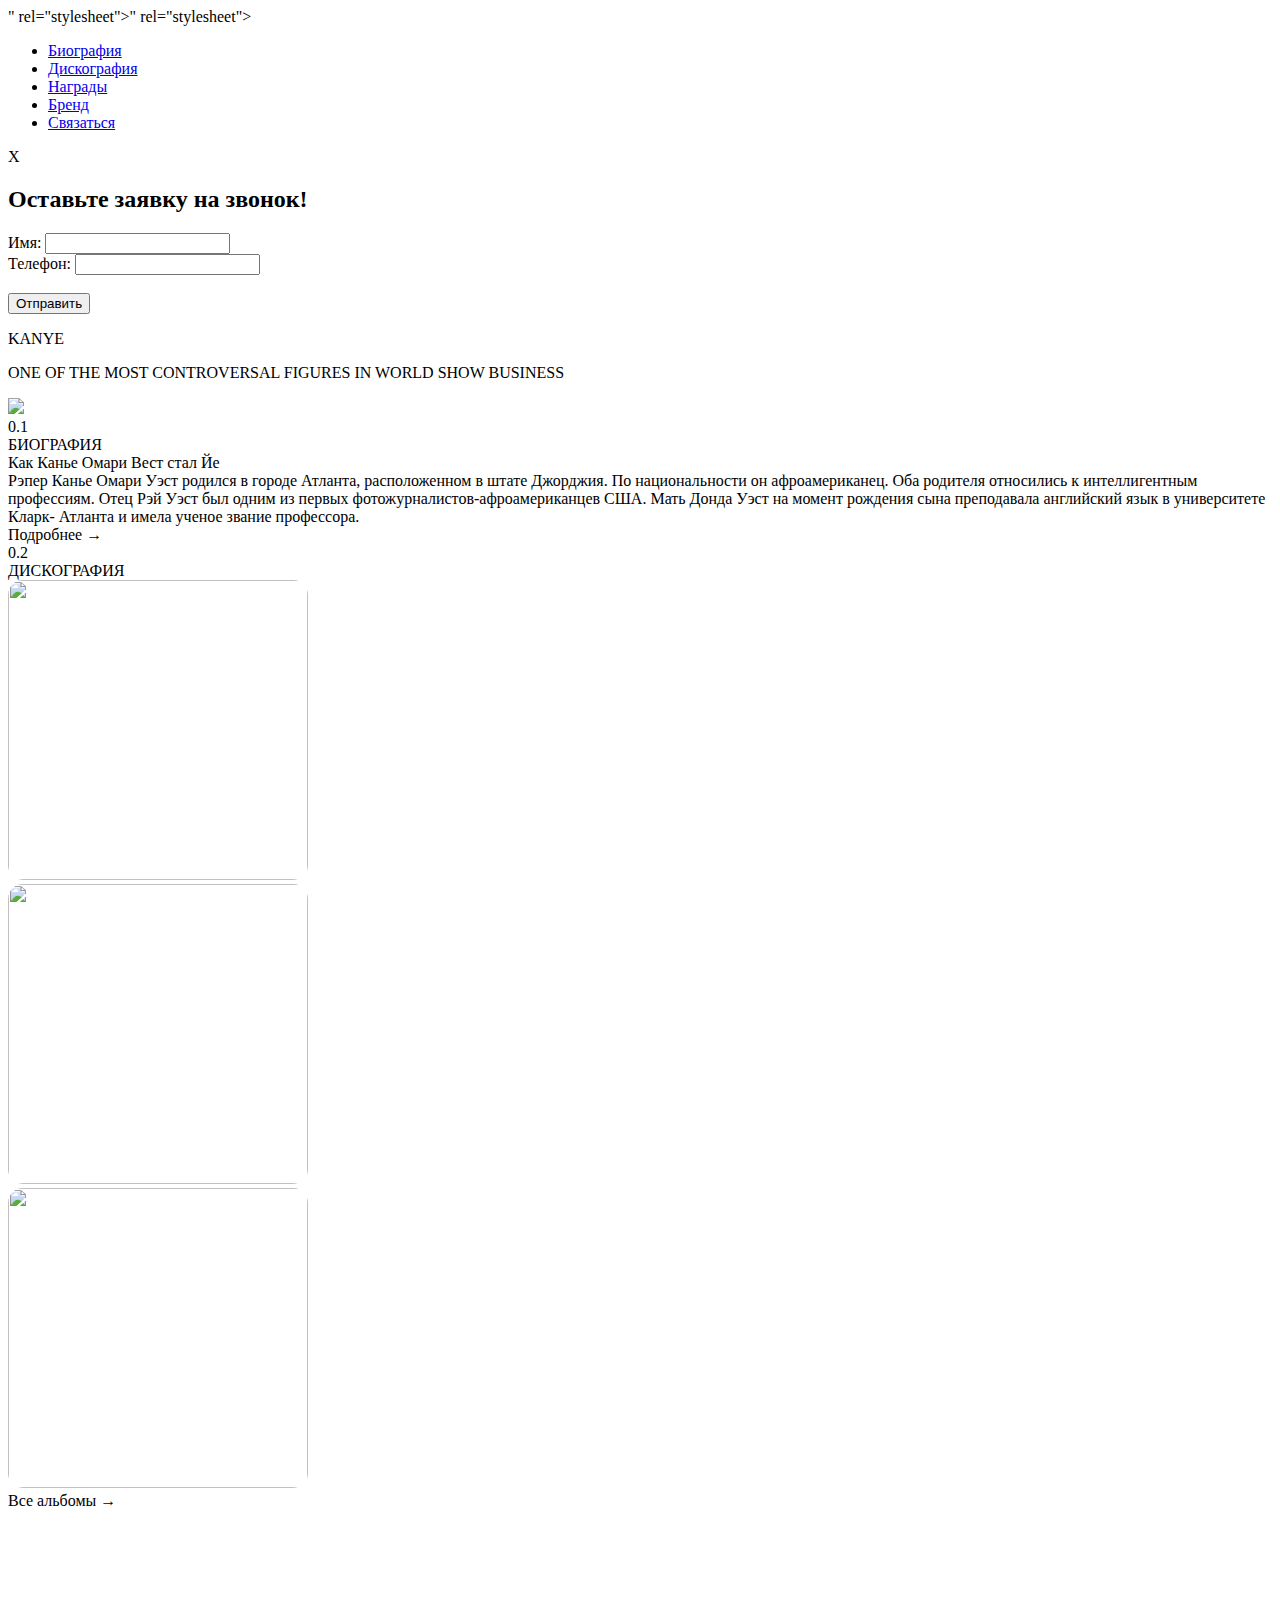
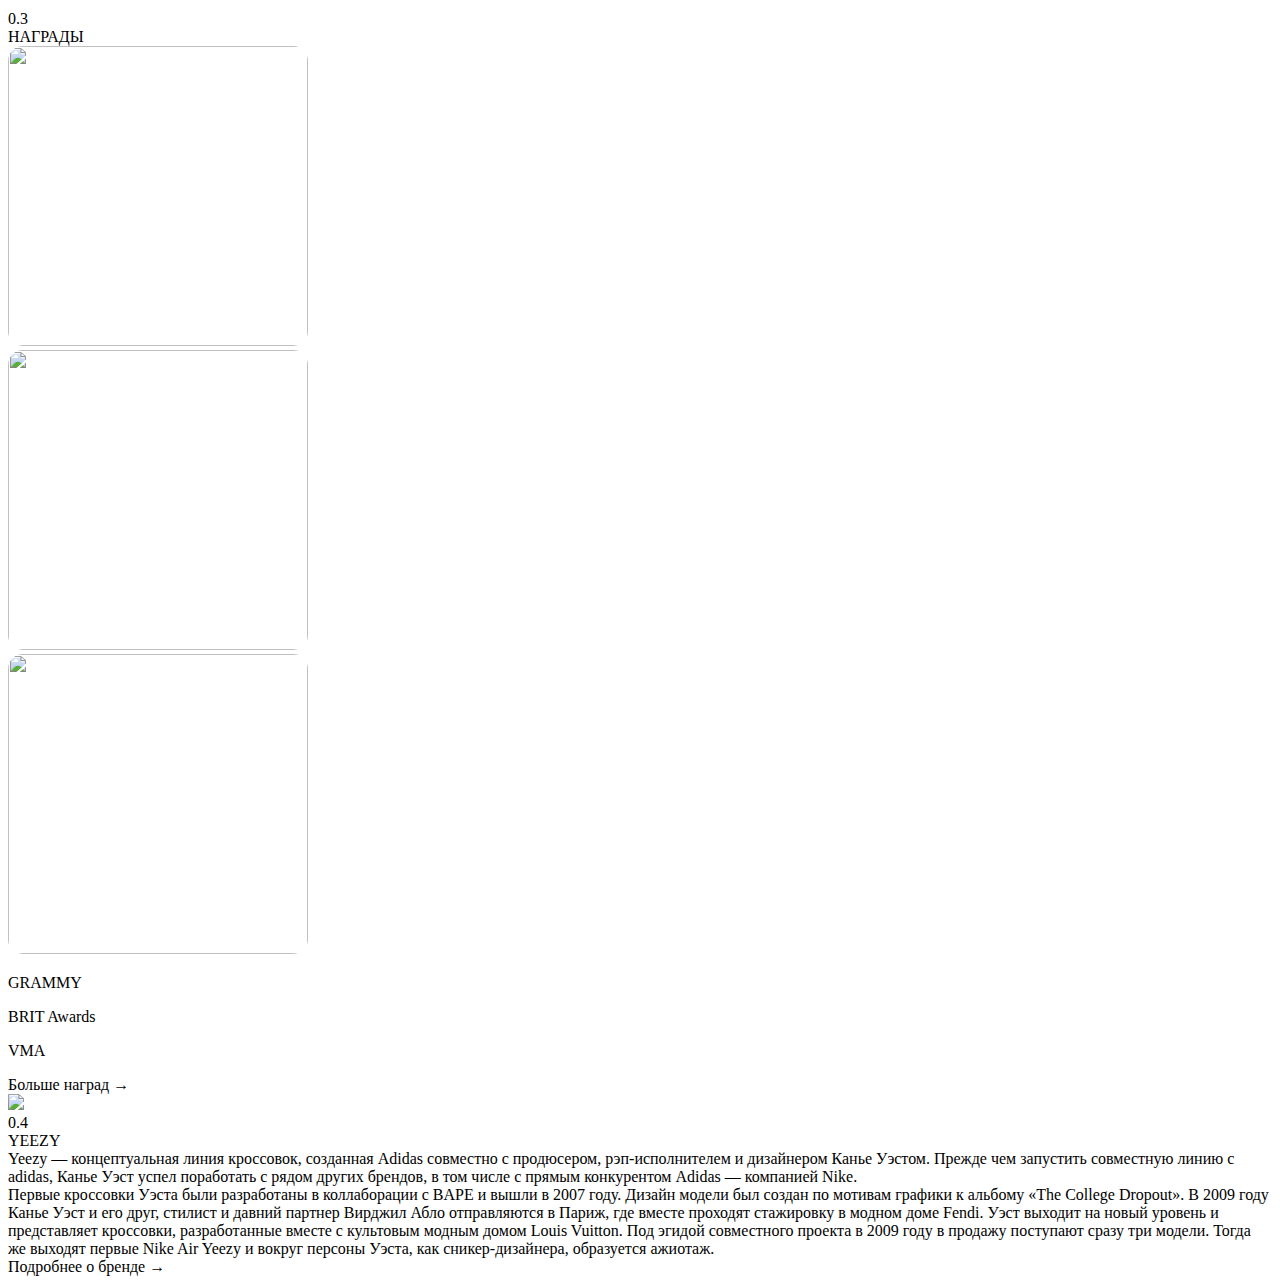
==== index.html @ b165cd62 "Add files via upload" ====
<!DOCTYPE html>
<html lang="en">
<head>
    <meta charset="UTF-8">
    <meta name="viewport" content="width=device-width, initial-scale=1.0">
    <link rel="preconnect" href="https://fonts.googleapis.com">
    <link rel="preconnect" href="https://fonts.gstatic.com" crossorigin>
    <link href="https://fonts.googleapis.com/css2?family=Dhurjati&display=swap" rel="stylesheet">" rel="stylesheet">" rel="stylesheet">
    <link rel="stylesheet" href="D:\Kanye\style.css">
    <title>Kanye West</title>
</head>
<body>
    <ul class="menu-main">
        <!-- <li><a href="D:\Kanye\index.html">Главная</a></li> -->
        <li><a href="D:\Kanye\index01.html">Биография</a></li>
        <li><a href="D:\Kanye\index02.html">Дискография</a></li>
        <li><a href="D:\Kanye\index03.html">Награды</a></li>
        <li><a href="D:\Kanye\index04.html">Бренд</a></li>
        <li><a href="#" onclick="openForm()">Связаться</a></li>
      </ul>

      
      <div class="overlay" id="overlay">
        <div class="form-container">
          <span class="close-btn" onclick="closeForm()">X</span>
          <h2>Оставьте заявку на звонок!</h2>
          <form id="myForm">
            <label for="name">Имя:</label>
            <input type="text" id="name" name="name" required>
            <br>
            <label for="phone">Телефон:</label>
            <input type="tel" id="phone" name="phone" required>
            <br>
            <br>
            <button type="button" onclick="submitForm()">Отправить</button>
          </form>
        </div>
      </div>

      <script>
        function openForm() {
          document.getElementById("overlay").style.display = "flex";
        }
      
        function closeForm() {
          document.getElementById("overlay").style.display = "none";
        }
      
        function submitForm() {
          alert("Форма отправлена!");
          closeForm();
        }
      </script>

    <div class="wrapper">
        <div class="text-container">
            <p class="text">KANYE</p>
        </div>
    </div>
    <div class="under-text">
        <div class="under">
            <p class="u-text">ONE OF THE MOST CONTROVERSAL FIGURES IN WORLD SHOW BUSINESS</p>
        </div>
    </div>
    <div class="form">
            <div class="form-img">
                <img class="kanye-img" src="D:\Kanye\images\image8.png" width="350px">
            </div>
            <div class="number">0.1</div>
            <div class="text-bio">
                <div class="form-tittle"> БИОГРАФИЯ</div>
                <div class="form-description">Как Канье Омари Вест стал Йе</div>
                <div class="bio-text">Рэпер Канье Омари Уэст родился в городе Атланта, расположенном в штате Джорджия. По национальности он афроамериканец. Оба родителя относились к интеллигентным профессиям. Отец Рэй Уэст был одним из первых фотожурналистов-афроамериканцев США. Мать Донда Уэст на момент рождения сына преподавала английский язык в университете Кларк- Атланта и имела ученое звание профессора.</div>
                <div class="more-button">
                    <div href="D:\Kanye\index01.html" class="button-text">Подробнее →</div>
                </div>
        </div>
    </div>


<div class="disco">
    <div class="number">0.2</div>
    <div class="disco-tittle">
        ДИСКОГРАФИЯ
    </div>
</div>
<div class="disco-grid">
    <div class="grid-item">
        <img src="https://i.pinimg.com/originals/12/bf/d2/12bfd25f777b7b8b86852cd784fa87c9.png" alt="" height="300px"; width="300px" style="border-radius: 15px;">
    </div>
    <div class="grid-item">
        <img src="https://upload.wikimedia.org/wikipedia/ru/8/83/Yeezus_Kanye_West.jpg" alt="" height="300px"; width="300px" style="border-radius: 15px;">
    </div>
    <div class="grid-item">
        <img src="https://upload.wikimedia.org/wikipedia/ru/f/f4/The_Life_of_Pablo_%28Tidal_Front_Cover%29.png" alt="" height="300px"; width="300px" style="border-radius: 15px;">
    </div>
</div>

<div class="mid-button">
    <div class="more-button2">
        <div href="D:\Kanye\index02.html" class="button-text">Все альбомы →</div>
    </div>
</div>
    
<div class="awards">
    <div class="number03" style="padding-top: 100px;">0.3</div>
    <div class="awards-tittle">НАГРАДЫ</div>
</div>
<div class="disco-grid">
    <div class="grid-item">
        <img src="https://imageio.forbes.com/specials-images/imageserve/61b755bf6b59fe1609e84010/48th-Annual-Grammy-Awards---Press-Room/960x0.jpg?format=jpg&width=960" alt="" height="300px"; width="300px" style="border-radius: 15px;">
    </div>
    <div class="grid-item">
        <img src="https://advancelocal-adapter-image-uploads.s3.amazonaws.com/image.cleveland.com/home/cleve-media/width2048/img/ent_impact_home/photo/kanye-west-a1e1e2fc920cdbf2.jpg" alt="" height="300px"; width="300px" style="border-radius: 15px;">
    </div>
    <div class="grid-item">
        <img src="https://www.billboard.com/wp-content/uploads/media/kanye-west-speech-mtv-vma-2015-show-billboard-650-a.jpg?w=650" alt="" height="300px"; width="300px" style="border-radius: 15px;">
    </div> 
</div>
<div class="awards-under-text">
    <div class="awards-u1">
        <p>GRAMMY</p>
    </div>
    <div class="awards-u2">
        <p>BRIT Awards</p>
    </div>
    <div class="awards-u3">
        <p>VMA</p>
    </div>
</div>

<div class="mid-button-awards">
    <div class="more-button3 style="display: inline-block;">
    <div href="D:\text\text\index03.html" class="button-text" style="display: inline-block;">Больше наград →</div>
</div>
</div>


<div class="form-ye"> <!--переделать класс 1-->
        <div class="form-img-ye"> <!--переделать класс 1-->
            <img class="ye-img" src="D:\Kanye\images\yeezy1.png" width="520px">
        </div>
        <div class="number">0.4</div>
        <div class="text-ye">
            <div class="form-tittle"> YEEZY</div>
            <div class="form-description-ye">Yeezy — концептуальная линия кроссовок, созданная Adidas совместно с продюсером, рэп-исполнителем и дизайнером Канье Уэстом. Прежде чем запустить совместную линию с adidas, Канье Уэст успел поработать с рядом других брендов, в том числе с прямым конкурентом Adidas — компанией Nike.</div> <!-- переделать класс 1-->
    </div>
</div>

<div class="form-ye2">
    <div class="text-yeezy">
        <div class="bio-text-yeezy">Первые кроссовки Уэста были разработаны в коллаборации с BAPE и вышли в 2007 году.  Дизайн модели был создан по мотивам графики к альбому «The College Dropout». В 2009 году Канье Уэст и его друг, стилист и давний партнер Вирджил Абло отправляются в Париж, где вместе проходят стажировку в модном доме Fendi. Уэст выходит на новый уровень и представляет кроссовки, разработанные вместе с культовым модным домом Louis Vuitton. Под эгидой совместного проекта в 2009 году в продажу поступают сразу три модели. Тогда же выходят первые Nike Air Yeezy и вокруг персоны Уэста, как сникер-дизайнера, образуется ажиотаж.</div> 
    </div>
    <!-- <div class="form-img-ye2"> переделать класс 1
        <img class="ye-img2" src="D:\Kanye\images\yeezy2.png" height="500px" width="480px">
    </div> -->
</div>

<div class="mid-button-yeezy">
    <div class="more-button4 style="display: inline-block;">
    <div href="D:\Kanye\index04.html" class="button-text" style="display: inline-block;">Подробнее о бренде →</div>
</div>
</body>
</html>
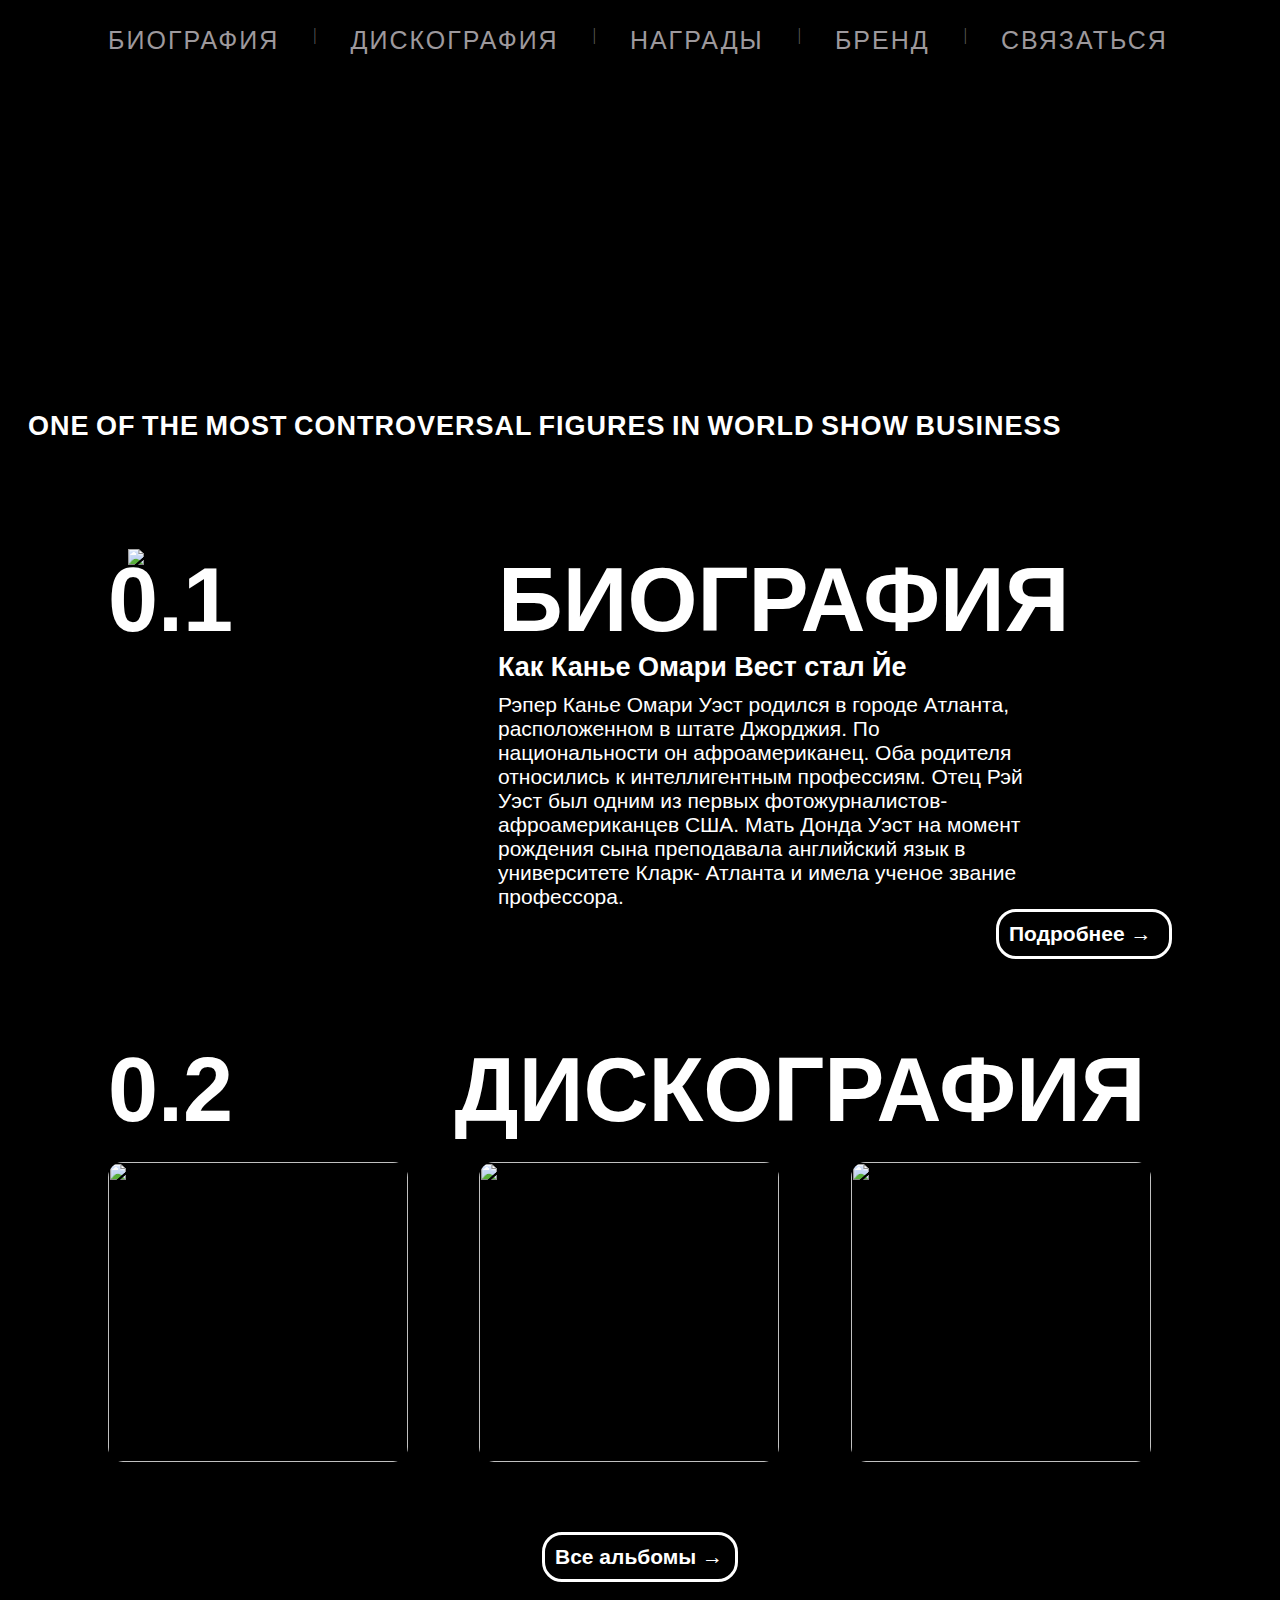
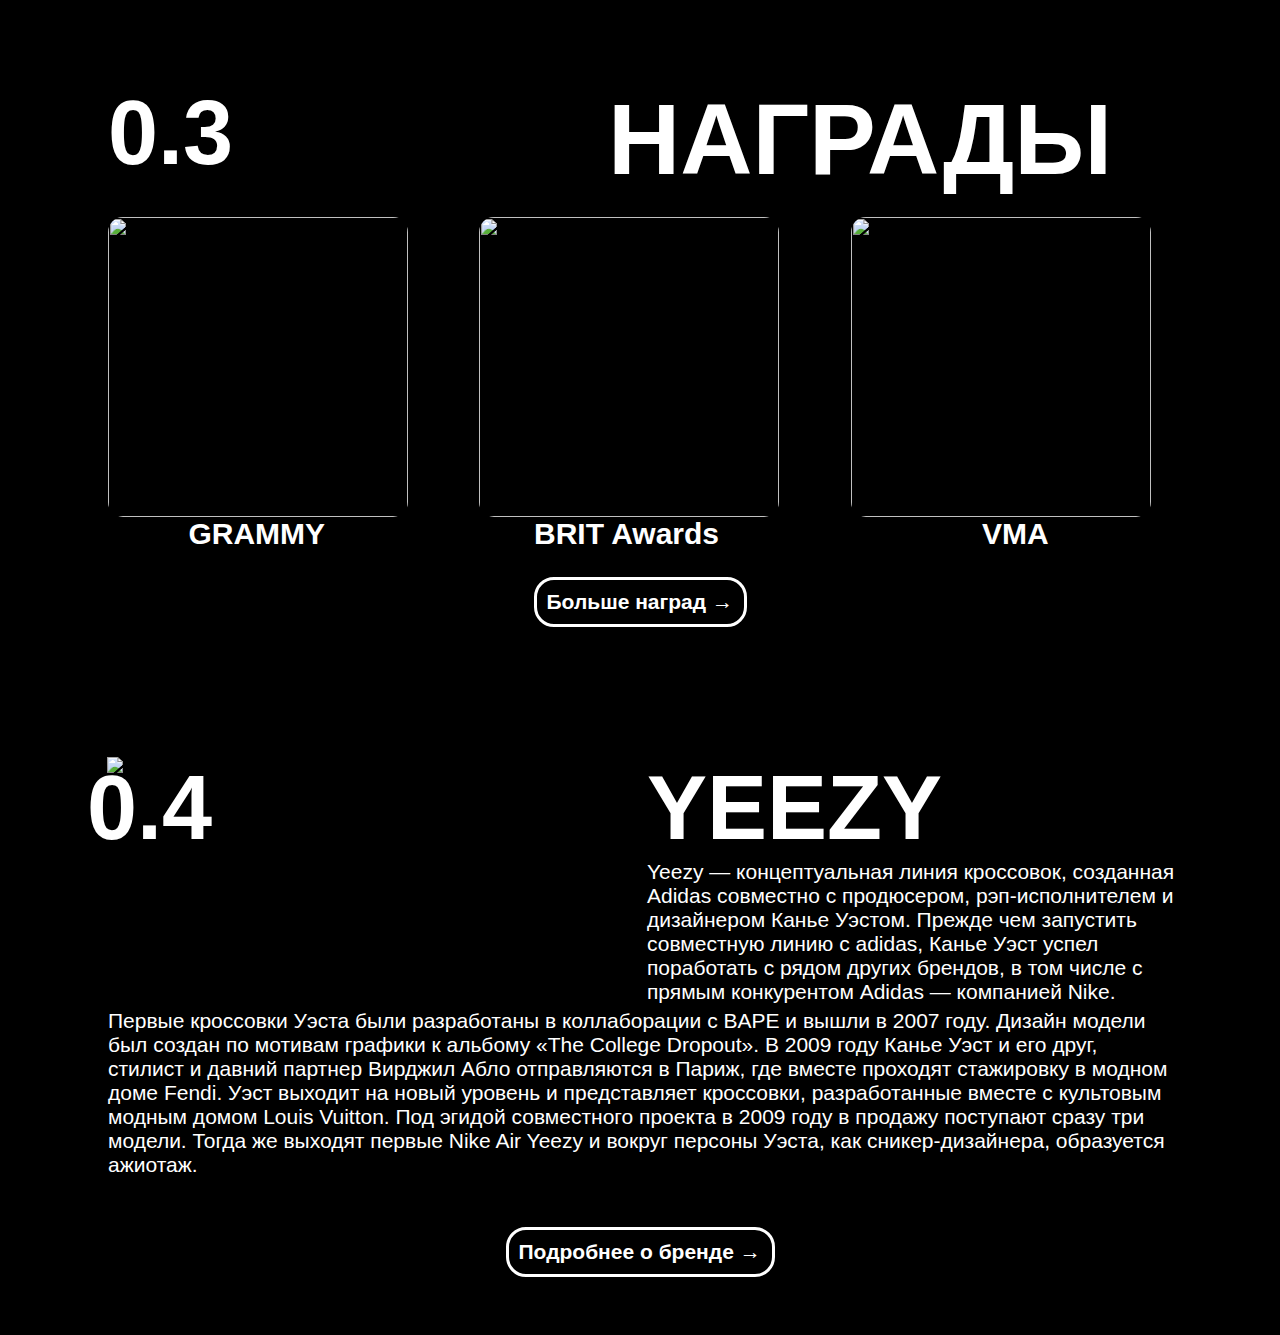
==== commit 73e68c29: "index.html" ====
--- a/index.html
+++ b/index.html
@@ -5,17 +5,17 @@
     <meta name="viewport" content="width=device-width, initial-scale=1.0">
     <link rel="preconnect" href="https://fonts.googleapis.com">
     <link rel="preconnect" href="https://fonts.gstatic.com" crossorigin>
-    <link href="https://fonts.googleapis.com/css2?family=Dhurjati&display=swap" rel="stylesheet">" rel="stylesheet">" rel="stylesheet">
-    <link rel="stylesheet" href="D:\Kanye\style.css">
+    <link href="https://fonts.googleapis.com/css2?family=Dhurjati&display=swap" rel="stylesheet">
+    <link rel="stylesheet" href="style.css">
     <title>Kanye West</title>
 </head>
 <body>
     <ul class="menu-main">
         <!-- <li><a href="D:\Kanye\index.html">Главная</a></li> -->
-        <li><a href="D:\Kanye\index01.html">Биография</a></li>
-        <li><a href="D:\Kanye\index02.html">Дискография</a></li>
-        <li><a href="D:\Kanye\index03.html">Награды</a></li>
-        <li><a href="D:\Kanye\index04.html">Бренд</a></li>
+        <li><a href="index01.html">Биография</a></li>
+        <li><a href="index02.html">Дискография</a></li>
+        <li><a href="index03.html">Награды</a></li>
+        <li><a href="index04.html">Бренд</a></li>
         <li><a href="#" onclick="openForm()">Связаться</a></li>
       </ul>
 
@@ -64,7 +64,7 @@
     </div>
     <div class="form">
             <div class="form-img">
-                <img class="kanye-img" src="D:\Kanye\images\image8.png" width="350px">
+                <img class="kanye-img" src="images\image8.png" width="350px">
             </div>
             <div class="number">0.1</div>
             <div class="text-bio">
@@ -72,7 +72,7 @@
                 <div class="form-description">Как Канье Омари Вест стал Йе</div>
                 <div class="bio-text">Рэпер Канье Омари Уэст родился в городе Атланта, расположенном в штате Джорджия. По национальности он афроамериканец. Оба родителя относились к интеллигентным профессиям. Отец Рэй Уэст был одним из первых фотожурналистов-афроамериканцев США. Мать Донда Уэст на момент рождения сына преподавала английский язык в университете Кларк- Атланта и имела ученое звание профессора.</div>
                 <div class="more-button">
-                    <div href="D:\Kanye\index01.html" class="button-text">Подробнее →</div>
+                    <div href="index01.html" class="button-text">Подробнее →</div>
                 </div>
         </div>
     </div>
@@ -98,7 +98,7 @@
 
 <div class="mid-button">
     <div class="more-button2">
-        <div href="D:\Kanye\index02.html" class="button-text">Все альбомы →</div>
+        <div href="index02.html" class="button-text">Все альбомы →</div>
     </div>
 </div>
     
@@ -131,14 +131,14 @@
 
 <div class="mid-button-awards">
     <div class="more-button3 style="display: inline-block;">
-    <div href="D:\text\text\index03.html" class="button-text" style="display: inline-block;">Больше наград →</div>
+    <div href="index03.html" class="button-text" style="display: inline-block;">Больше наград →</div>
 </div>
 </div>
 
 
 <div class="form-ye"> <!--переделать класс 1-->
         <div class="form-img-ye"> <!--переделать класс 1-->
-            <img class="ye-img" src="D:\Kanye\images\yeezy1.png" width="520px">
+            <img class="ye-img" src="\images\yeezy1.png" width="520px">
         </div>
         <div class="number">0.4</div>
         <div class="text-ye">
@@ -158,7 +158,7 @@
 
 <div class="mid-button-yeezy">
     <div class="more-button4 style="display: inline-block;">
-    <div href="D:\Kanye\index04.html" class="button-text" style="display: inline-block;">Подробнее о бренде →</div>
+    <div href="index04.html" class="button-text" style="display: inline-block;">Подробнее о бренде →</div>
 </div>
 </body>
-</html>+</html>
--- a/style.css
+++ b/style.css
@@ -0,0 +1,598 @@
+body{
+    background-color: black;
+}
+
+.wrapper{
+  display: flex;
+  margin: 0 auto;
+  width: 1200px;
+  height: 350px;
+}
+
+.overlay {
+  font-family: 'Ubuntu Condensed', sans-serif;
+  display: none;
+  position: fixed;
+  top: 0;
+  left: 0;
+  width: 100%;
+  height: 100%;
+  background: rgba(0, 0, 0, 0.5);
+  align-items: center;
+  justify-content: center;
+  z-index: 9999;
+}
+
+.form-container {
+  background: #fff;
+  padding: 20px;
+  border-radius: 5px;
+  text-align: center;
+}
+.close-btn {
+  position: absolute;
+  /* top: 43%; */
+  right: 37%;
+  cursor: pointer;
+}
+
+.text-container{
+    margin: -310px auto auto auto;
+    position: relative;
+    overflow: hidden;
+  /* padding-right: 100px; */
+}
+
+.text{
+    font-family: 'Helvetica', sans-serif;
+    /* font-stretch: %; */
+    letter-spacing: 10px;
+    color: white; 
+    font-size: 320px;
+    font-weight: bolder;
+    color: transparent; 
+    background-image: url('https://i.artfile.ru/3840x2400_1473509_[www.ArtFile.ru].jpg');
+    background-clip: text; 
+    background-size: 1350px;
+    background-position-x:center;
+    background-position-y:  center;
+    background-repeat: no-repeat;
+    -webkit-background-clip: text; 
+
+    /* transform: scaleY(10%); */
+    /* padding-left: 100px; */
+    
+}
+
+.menu-main {
+    position: sticky;
+    list-style: none;
+    padding: 10px 5px;
+    text-align: center;
+    background: rgb(0, 0, 0);
+    margin-bottom: -4%;
+    z-index: 3;
+}
+
+.menu-main li {display: inline-block;}
+.menu-main li:after {
+  content: "|";
+  color: #606060;
+  display: inline-block;
+  vertical-align:top;
+}
+
+.menu-main li:last-child:after {content: none;}
+.menu-main a {
+  text-decoration: none;
+  font-family: 'Ubuntu Condensed', sans-serif;
+  letter-spacing: 2px;
+  position: relative;
+  padding-bottom: 20px;
+  margin: 0 34px 0 30px;
+  font-size: 25px;
+  text-transform: uppercase;
+  display: inline-block;
+  transition: color .2s;
+}
+
+.menu-main a, .menu-main a:visited {color: #9d999d;}
+.menu-main a.current, .menu-main a:hover{color: #ffffff;}
+.menu-main a:before,
+.menu-main a:after {
+  content: "";
+  position: absolute;
+  height: 4px;
+  top: auto;
+  right: 50%;
+  bottom: 18px;
+  left: 50%;
+  /* background: #ffffff; */
+  background: black;
+  transition: .8s;
+}
+
+.menu-main a:hover:before, .menu-main .current:before {left: 0;}
+.menu-main a:hover:after, .menu-main .current:after {right: 0;}   
+@media (max-width: 550px) {
+.menu-main {padding-top: 0;}
+.menu-main li {display: block;}
+.menu-main li:after {content: none;}
+.menu-main a {
+  padding: 25px 0 20px; 
+  margin: 0 30px;
+}
+}
+
+.under-text{
+  font-family: 'Verdana', sans-serif;
+  /* letter-spacing: 10px; */
+  color: white; 
+  font-size: 27px;
+  font-weight: bolder;
+  margin: 0;
+  position: flex;
+  width: 1180px;
+  display: inline-block;
+  padding-left: 20px;
+  position: center;
+  letter-spacing: 1px;
+  word-spacing: -2px;
+  /* background-position-y: center; */
+}
+
+
+.form{    /* взят */
+  color: white;
+  display: flex;
+  padding: 80px 0 0 0;
+  margin: 0 100px;
+  font-family: 'Ubuntu Condensed', sans-serif;
+}
+img{
+  display: flex;
+}
+
+.form-img{   /* взят */
+  padding: 0px 20px 40px 20px;
+  width: 50%;
+}
+
+.number{
+  color: white;
+    font-size: 90px;
+    position: absolute;
+    font-weight: bold;
+    font-family: 'Ubuntu Condensed', sans-serif;
+}
+.form-tittle{
+  position: relative;
+  color:white;
+  font-size: 90px;
+  font-weight: bold;
+}
+
+.form-description{  /*взят*/
+color: white;
+padding: 0 0 10px;
+font-weight: bold;
+font-size: 27px;
+}
+
+.bio-text{ /*взят*/
+width: 80%;
+color: white;
+font-weight: lighter;
+font-size: 21px;
+}
+
+.more-button{
+  cursor: pointer;
+  font-weight: bold;
+  padding: 10px;
+  margin-left: auto;
+  font-size: 21px;
+  width: 150px;
+  align-content: center;
+  border-radius: 20px;
+  border: solid #ffffff;
+  transition: 0.3s;
+}
+
+.more-button:hover{
+  background-color: #232323;
+}
+
+.disco{
+  color: white;
+  display: flex;
+  padding: 80px 0 0 0;
+  margin: 0 100px;
+  font-family: 'Ubuntu Condensed', sans-serif;
+}
+
+.disco-tittle{
+  font-weight: bolder;
+  font-size: 90px;
+  margin: 0 auto;
+  padding: 0 0 0 320px;
+}
+
+.disco-grid{
+  margin: -20px 100px;
+  color: white;
+  display: grid;
+  grid-template-columns: repeat(3,1fr);
+  gap: 50px;
+  position: relative;
+  /* padding-bottom: -50px; */
+}
+
+.grid-item{
+  margin: 40px 0;
+}
+
+.mid-button{
+  display: flex;
+  padding-top: 50px;
+}
+
+.mid-button-awards{
+  display: flex;
+  padding-top: 40px;
+  padding-bottom: 50px;
+}
+
+.more-button2{
+  cursor: pointer;
+  font-weight: bold;
+  padding: 10px;
+  margin-left: auto;
+  font-size: 21px;
+  width: 170px;
+  align-content: center;
+  border-radius: 20px;
+  border: solid #ffffff;
+  transition: 0.3s;
+  margin: 0 auto;
+  color: white;
+  font-family: 'Ubuntu Condensed', sans-serif;
+  display: inline-block;
+}
+
+.more-button2:hover{
+  background-color: #232323;
+}
+
+
+.awards{
+  background-image: url(D:\Kanye\images\taylor.jpg);
+  margin: 0 100px;
+   color: white;
+  display: grid;
+  grid-template-columns: repeat(3,1fr);
+  gap: 50px;
+
+}
+
+.awards-tittle{
+  color: white;
+  display: flex;
+  padding: 100px 0 0 400px;
+  margin: 0 100px;
+  font-family: 'Ubuntu Condensed', sans-serif;
+  font-size: 100px;
+  font-weight: bold;
+}
+
+.number03{
+  color: white;
+  font-size: 90px;
+  position: absolute;
+  font-weight: bold;
+  font-family:'Ubuntu Condensed', sans-serif;
+}
+
+.awards-under-text{
+  z-index: 3;
+}
+
+.awards-u1{
+  color: white;
+  font-size: 30px;
+  position: absolute;
+  font-weight: bold;
+  font-family:'Ubuntu Condensed', sans-serif;
+  padding: 0 0 0 18%;
+  margin-left: auto;
+  margin: -50px;
+}
+
+.awards-u2{
+  color: white;
+  font-size: 30px;
+  position: absolute;
+  font-weight: bold;
+  font-family:'Ubuntu Condensed', sans-serif;
+  margin-left: auto;
+  padding-left: 45%;
+  /* text-align: center; */
+  margin: -50px;
+}
+
+.awards-u3{
+  color: white;
+  font-size: 30px;
+  position: absolute;
+  font-weight: bold;
+  font-family:'Ubuntu Condensed', sans-serif;
+  padding: 0 0 0 80%;
+  margin-left: auto;
+  margin: -50px;
+}
+
+.more-button3{
+  cursor: pointer;
+  font-weight: bold;
+  padding: 10px;
+  margin-left: auto;
+  font-size: 21px;
+  width: 187px;
+  align-content: center;
+  border-radius: 20px;
+  border: solid #ffffff;
+  transition: 0.3s;
+  margin: 0 auto;
+  color: white;
+  font-family: 'Ubuntu Condensed', sans-serif;
+  display: inline-block;
+}
+
+.more-button3:hover{
+  background-color: #232323;
+}
+
+.form-ye{
+  color: white;
+  display: flex;
+  padding: 80px 0 0 0;
+  margin: 0 79px;
+  font-family: 'Ubuntu Condensed', sans-serif;
+  font-size: 21px;
+}
+
+.form-img-ye{
+  padding: 0px 20px 0 20px;
+  width: 50%;
+}
+
+.form-descriptiony-ye{
+  color: white;
+  padding: 0 0 10px;
+  /* font-weight: bold; */
+  font-size: 27px;
+}
+
+.bio-text-ye{
+  width: 40%;
+  color: white;
+  font-weight: lighter;
+  font-size: 21px;
+}
+
+.form-ye2{
+  color: white;
+  display: flex;
+  padding: 5px 0 0 0;
+  margin: 0 100px;
+  font-family: 'Ubuntu Condensed', sans-serif;
+  font-size: 21px;
+}
+
+.ye-img2{
+  align-content: left;
+}
+
+.bio-text-yezey{
+  width: 50%;
+  color: white;
+  font-weight: lighter;
+  font-size: 21px;
+}
+
+.mid-button-yeezy{
+  display: flex;
+  padding-top: 50px;
+  padding-bottom: 50px;
+}
+
+.more-button4{
+  cursor: pointer;
+  font-weight: bold;
+  padding: 10px;
+  margin-left: auto;
+  font-size: 21px;
+  width: 243px;
+  align-content: center;
+  border-radius: 20px;
+  border: solid #ffffff;
+  transition: 0.3s;
+  margin: 0 auto;
+  color: white;
+  font-family: 'Ubuntu Condensed', sans-serif;
+  display: inline-block;
+}
+.more-button4:hover{
+  background-color: #232323;
+}
+
+.bio-text-pg{ 
+  color: white;
+  font-weight: lighter;
+  font-size: 21px;
+}
+
+.form-img-bio{
+  padding: 0px 20px 0 20px;
+  width: 40%;
+}
+
+.bio-text-2{ /*взят*/
+  width: 80%;
+  color: white;
+  font-weight: lighter;
+  font-size: 21px;
+}
+
+.bio-form{
+  color: white;
+  display: flex;
+  padding: 40px 0 0 0;
+  margin: 0 100px;
+  font-family: 'Ubuntu Condensed', sans-serif;
+}
+
+.bio-number{
+  position: absolute;
+  /* padding-left: -100px; */
+  font-size: 90px;
+  font-weight: bold;
+}
+
+.bio-form-tittle{
+  position: relative;
+  color:white;
+  font-size: 90px;
+  font-weight: bold;
+}
+
+.bio-big-text{
+  font-size: 40px;
+  font-weight: 300;
+  font-family: 'Ubuntu Condensed', sans-serif;
+  color: #ffffff;
+}
+
+.bio-right-text{
+  width: 90%;
+  font-size: 20px;
+  color: white;
+  font-weight: lighter;
+}
+
+.bio-fullscreen-text{
+  font-size: 20px;
+  font-weight: lighter;
+  color: white;
+  font-family: 'Ubuntu Condensed', sans-serif;
+  padding: 0 10% 0 10%;
+}
+
+.kwj-img{
+  width: 40%;
+  float: right; 
+  /* margin: 0 0 0 10px; */
+  padding-right: 10%;
+  margin-left: 5px;
+}
+
+.alb-form{
+  color: white;
+  display: flex;
+  padding: 80px 0 0 0;
+  margin: 0 100px;
+  font-family: 'Ubuntu Condensed', sans-serif;
+  background-color: #ffffff;
+  border-radius: 15px;
+  margin-top: 50px;
+  position: relative;
+}
+
+.alb-form-tittle{
+  position: relative;
+  color:black;
+  font-size: 70px;
+  font-weight: bold;
+}
+
+.alb-fullscreen-text{
+  font-size: 20px;
+  font-weight: lighter;
+  color: white;
+  font-family: 'Ubuntu Condensed', sans-serif;
+  padding: 1% 10% 0 10%;
+}
+
+.alb-right-text{
+  width: 90%;
+  font-size: 25px;
+  color: black;
+  font-weight: lighter;
+}
+
+.table-big-text{
+  font-size: 25px;
+  font-weight: 300;
+  font-family: 'Ubuntu Condensed', sans-serif;
+  color: #ffffff;
+}
+
+.table{
+  padding: 10px 25% 0 25%;
+  color: white;
+  font-size:20px;
+  font-weight: 300;
+  font-family: 'Ubuntu Condensed', sans-serif;
+}
+
+table{
+  border: 1px solid white;
+  border-collapse: collapse;
+}
+
+td{
+    border:1px solid white;
+    padding: 10px;
+  }
+
+th{
+  border: 1px solid white;
+  padding: 10px;
+}
+
+.yzy-img{
+  width: 35%;
+  float: left; 
+  /* margin: 0 0 0 10px; */
+  padding-left: 11%;
+  margin-right: 5px;
+}
+/* @media screen and (max-width: 1800px) {
+    .text {
+      font-size: 200px;
+  }
+}
+
+@media screen and (max-width: 960px) {
+    .text {
+      font-size: 150px;
+  }
+}
+
+@media screen and (max-width: 715px) {
+    .text {
+      font-size: 120px;
+  }
+}
+
+@media screen and (max-width: 578px) {
+    .text {
+      font-size: 90px;
+  }
+}
+
+@media screen and (max-width: 440px) {
+    .text {
+      font-size: 60px;
+  }
+}*/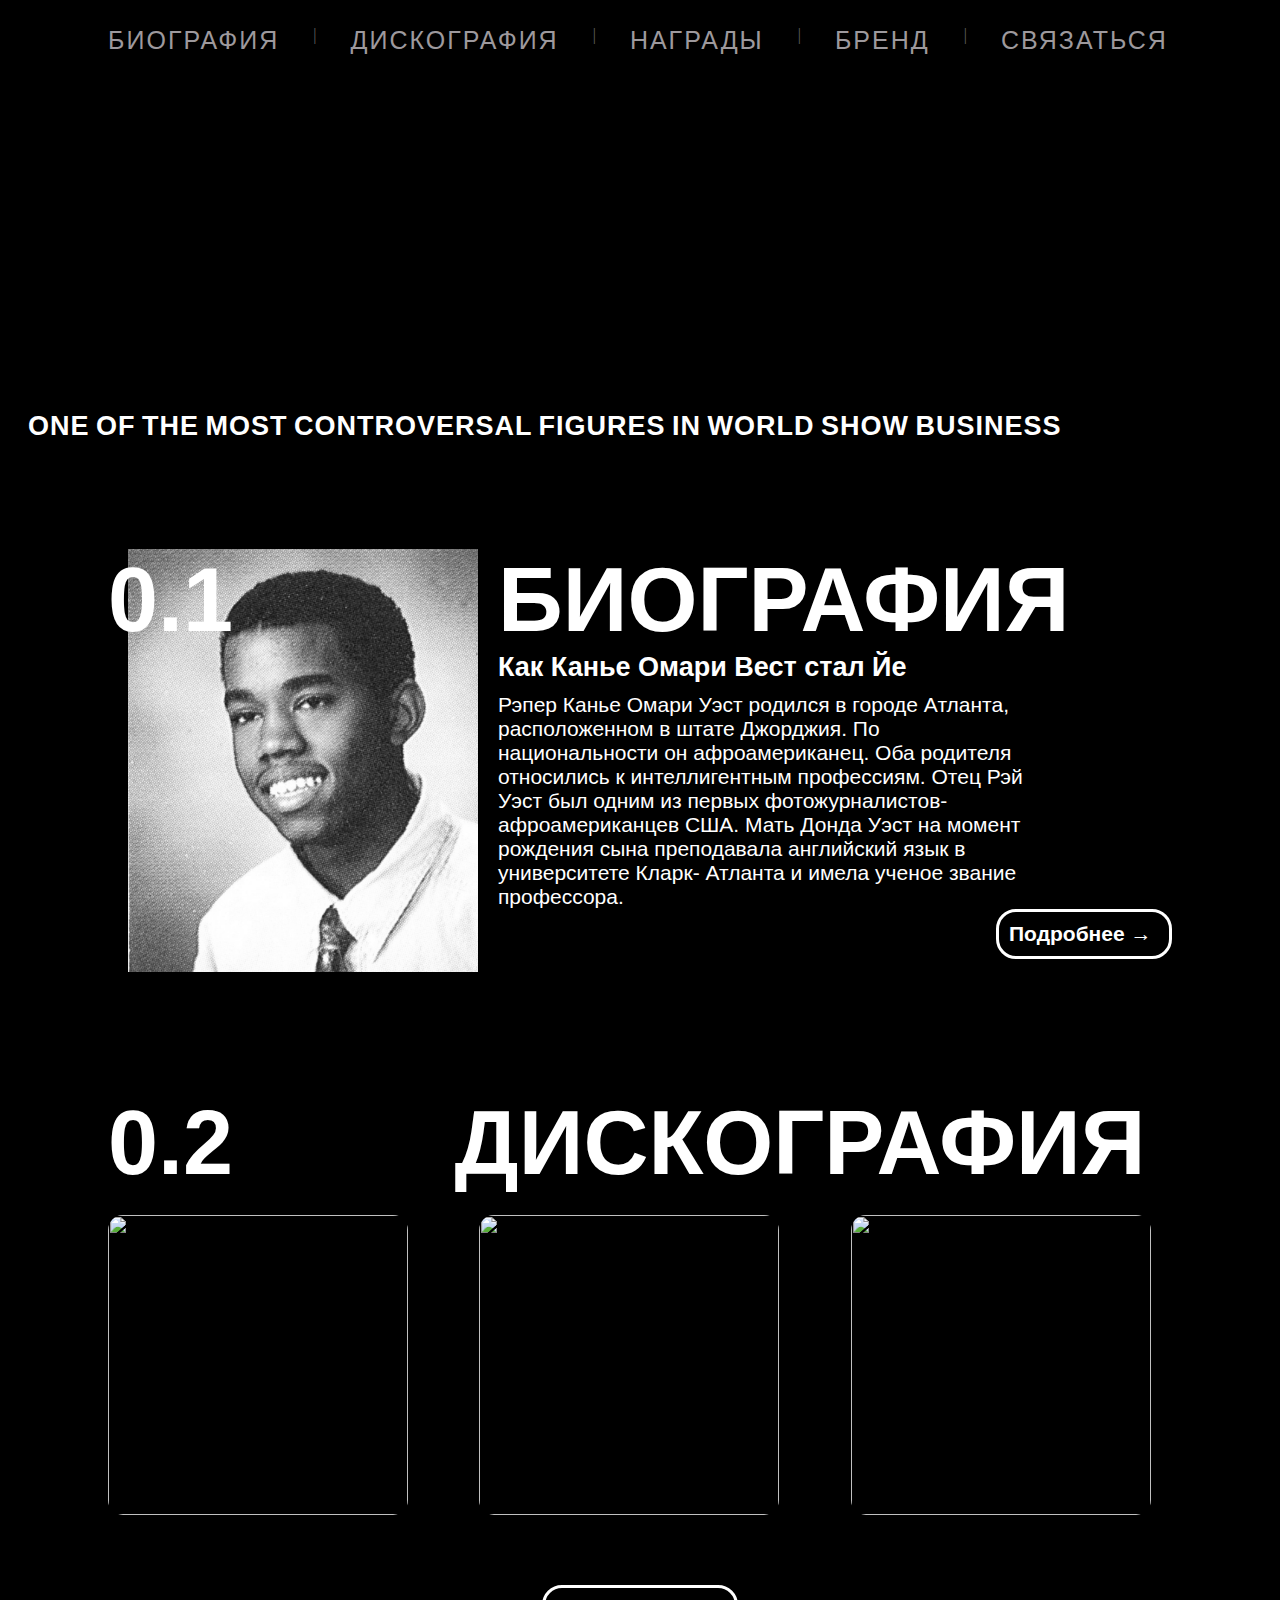
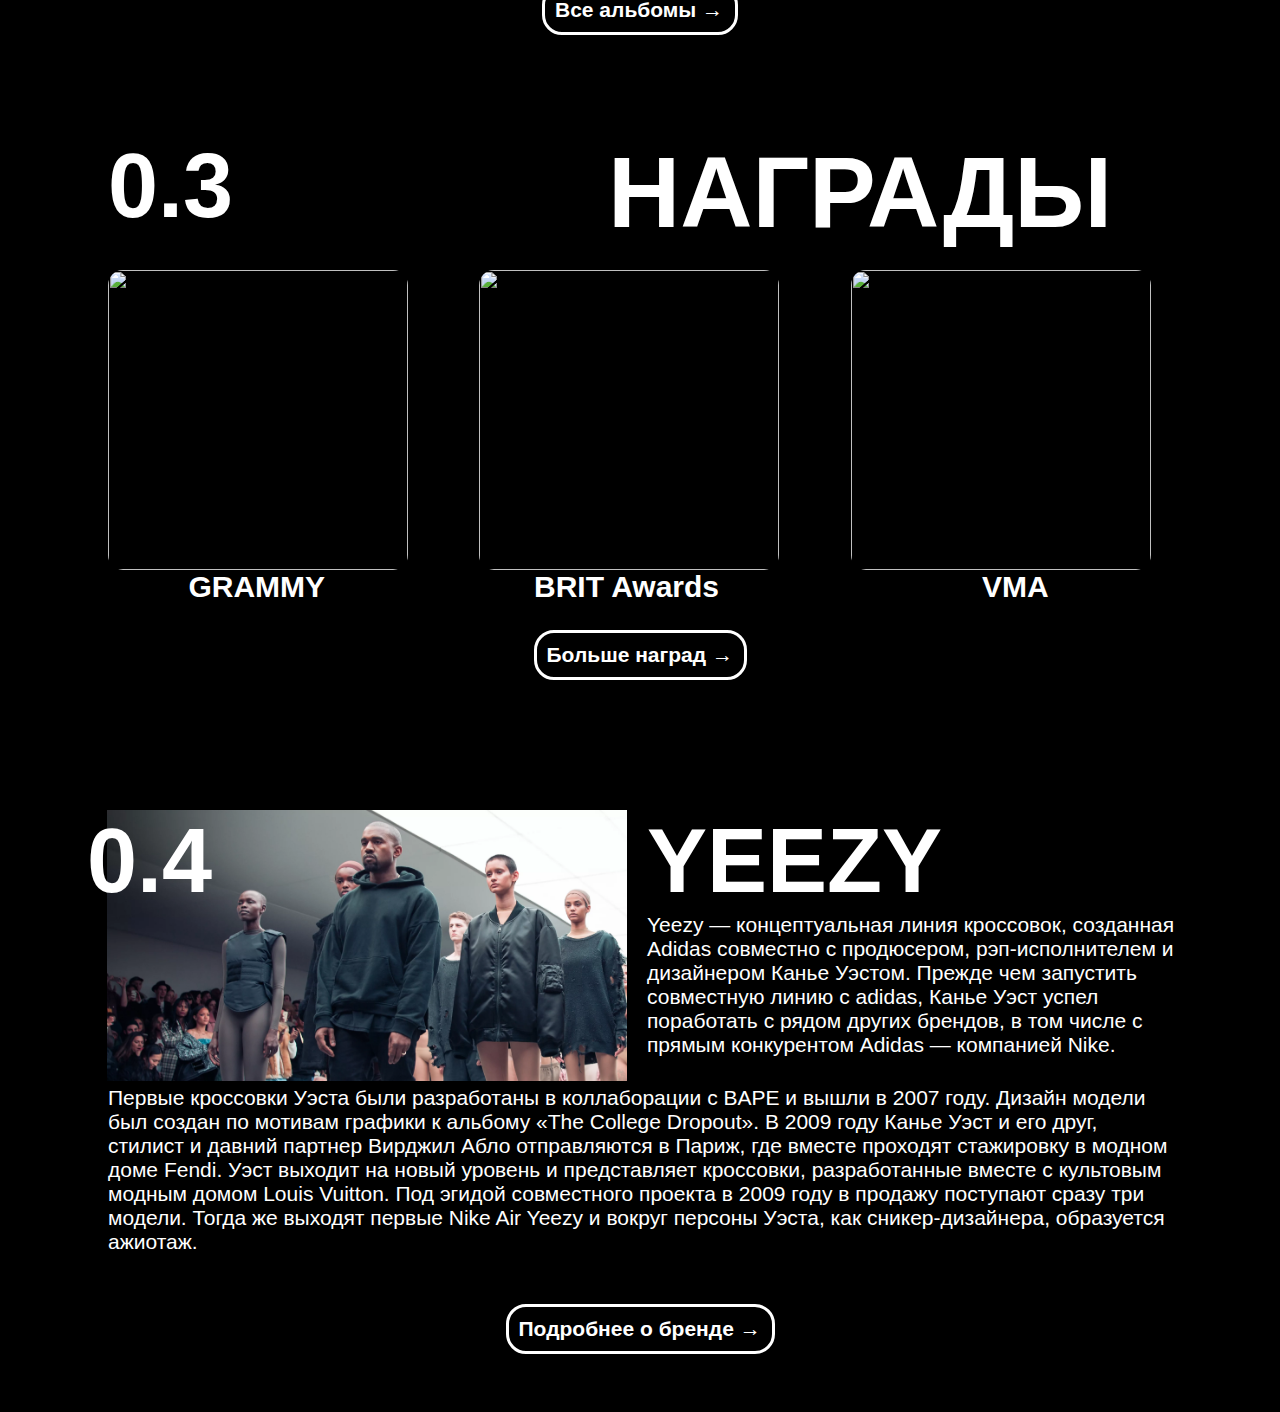
==== commit 99bff30b: "index.html" ====
--- a/index.html
+++ b/index.html
@@ -138,7 +138,7 @@
 
 <div class="form-ye"> <!--переделать класс 1-->
         <div class="form-img-ye"> <!--переделать класс 1-->
-            <img class="ye-img" src="\images\yeezy1.png" width="520px">
+            <img class="ye-img" src="images\yeezy1.png" width="520px">
         </div>
         <div class="number">0.4</div>
         <div class="text-ye">
